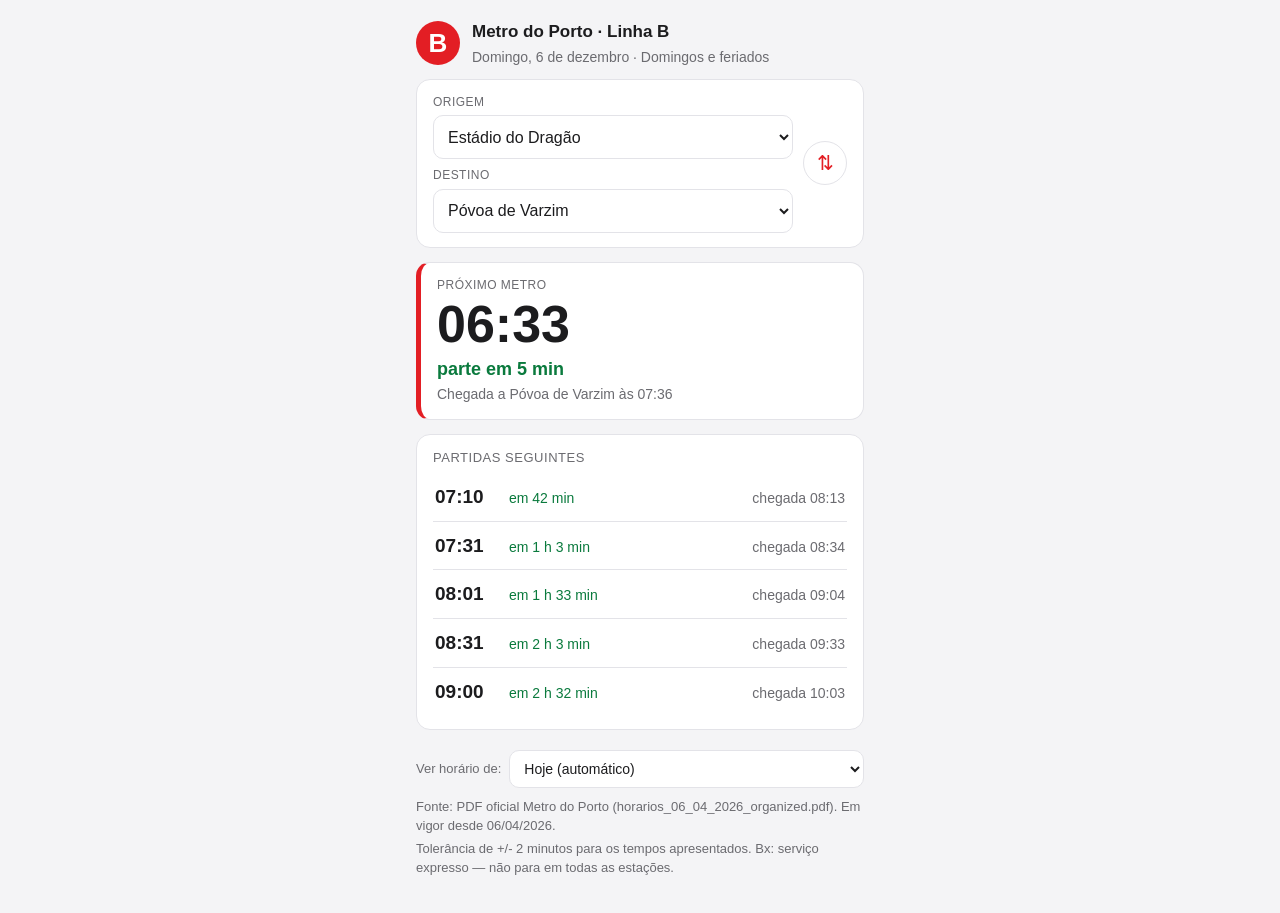
==== index.html @ 657d1548 "Web app de horários do Metro do Porto (Linha B) App estática com extração de PDF oficial (pdfplumber" ====
<!DOCTYPE html>
<html lang="pt-PT">
<head>
<meta charset="utf-8">
<meta name="viewport" content="width=device-width, initial-scale=1">
<meta name="theme-color" content="#E31E24">
<title>Metro do Porto · Linha B — Próximos horários</title>
<link rel="manifest" href="manifest.json">
<link rel="icon" href="icon.svg" type="image/svg+xml">
<link rel="stylesheet" href="style.css">
</head>
<body>
<header class="app-header">
  <div class="line-badge">B</div>
  <div>
    <h1>Metro do Porto · Linha B</h1>
    <p id="date-line" class="date-line">A carregar…</p>
  </div>
</header>

<main>
  <section class="selector card">
    <div class="select-row">
      <label for="origin">Origem</label>
      <select id="origin"></select>
    </div>
    <button id="swap" class="swap-btn" type="button" title="Trocar sentido"
            aria-label="Trocar origem e destino">⇅</button>
    <div class="select-row">
      <label for="destination">Destino</label>
      <select id="destination"></select>
    </div>
  </section>

  <div id="stale-banner" class="banner warn hidden"></div>

  <section id="result">
    <!-- Estado por omissão: visível apenas se o JavaScript ou os dados falharem -->
    <div class="card state-msg">
      <p><strong>Não foi possível iniciar a aplicação.</strong></p>
      <p>Se é a primeira utilização, confirme que os horários foram gerados:
      corra <code>python tools/extract.py</code> e recarregue a página.</p>
    </div>
  </section>
</main>

<footer class="app-footer">
  <div class="override-row">
    <label for="daytype-override">Ver horário de:</label>
    <select id="daytype-override">
      <option value="">Hoje (automático)</option>
      <option value="weekday">Dias úteis</option>
      <option value="saturday">Sábados</option>
      <option value="sunday_holiday">Domingos e feriados</option>
    </select>
  </div>
  <p id="source-line"></p>
  <p id="notes-line"></p>
</footer>

<script src="data/schedule.js"></script>
<script src="engine.js"></script>
<script src="app.js"></script>
</body>
</html>
---- style.css ----
/* Metro do Porto · Linha B — interface mobile-first */
:root {
  --red: #E31E24;
  --red-dark: #b3161b;
  --ink: #1c1c1e;
  --muted: #6b6b70;
  --bg: #f4f4f6;
  --card: #ffffff;
  --line: #e3e3e8;
  --ok: #0a7a3d;
  --warn-bg: #fff4d6;
  --warn-ink: #7a5c00;
}

* { box-sizing: border-box; }

html, body {
  margin: 0;
  padding: 0;
  background: var(--bg);
  color: var(--ink);
  font-family: -apple-system, "Segoe UI", Roboto, "Helvetica Neue", Arial, sans-serif;
  font-size: 16px;
  line-height: 1.45;
}

main, .app-header, .app-footer {
  max-width: 480px;
  margin: 0 auto;
  padding: 0 16px;
}

/* Cabeçalho */
.app-header {
  display: flex;
  align-items: center;
  gap: 12px;
  padding-top: 20px;
  padding-bottom: 12px;
}
.line-badge {
  flex: none;
  width: 44px;
  height: 44px;
  border-radius: 50%;
  background: var(--red);
  color: #fff;
  font-size: 26px;
  font-weight: 700;
  display: flex;
  align-items: center;
  justify-content: center;
}
.app-header h1 { font-size: 17px; margin: 0; }
.date-line { margin: 2px 0 0; color: var(--muted); font-size: 14px; }

/* Cartões */
.card {
  background: var(--card);
  border: 1px solid var(--line);
  border-radius: 14px;
  padding: 14px 16px;
  margin-bottom: 14px;
}

/* Seleção origem/destino */
.selector { display: grid; grid-template-columns: 1fr auto; gap: 8px 10px; align-items: end; }
.select-row { display: flex; flex-direction: column; gap: 4px; }
.select-row label { font-size: 12px; color: var(--muted); text-transform: uppercase; letter-spacing: .04em; }
select {
  width: 100%;
  min-height: 44px;
  font-size: 16px;
  border: 1px solid var(--line);
  border-radius: 10px;
  background: #fff;
  color: var(--ink);
  padding: 8px 10px;
}
.swap-btn {
  grid-row: 1 / 3;
  grid-column: 2;
  align-self: center;
  width: 44px;
  height: 44px;
  font-size: 20px;
  border: 1px solid var(--line);
  border-radius: 50%;
  background: #fff;
  color: var(--red);
  cursor: pointer;
}
.swap-btn:active { background: var(--bg); }

/* Próximo metro em destaque */
.next-card { border-left: 5px solid var(--red); }
.next-label { font-size: 12px; color: var(--muted); text-transform: uppercase; letter-spacing: .04em; margin: 0 0 4px; }
.next-time {
  font-size: 52px;
  font-weight: 800;
  line-height: 1;
  margin: 0;
  font-variant-numeric: tabular-nums;
}
.next-wait { font-size: 18px; color: var(--ok); font-weight: 600; margin: 6px 0 2px; }
.next-wait.now { color: var(--red); }
.next-arr { margin: 2px 0 0; color: var(--muted); font-size: 14px; }

.badge {
  display: inline-block;
  vertical-align: middle;
  margin-left: 10px;
  padding: 3px 9px;
  border-radius: 999px;
  font-size: 13px;
  font-weight: 700;
  background: var(--ink);
  color: #fff;
}
.badge.bx { background: var(--red-dark); }

/* Lista de partidas seguintes */
.dep-list { list-style: none; margin: 0; padding: 0; }
.dep-list li {
  display: flex;
  align-items: baseline;
  gap: 10px;
  padding: 10px 2px;
  border-top: 1px solid var(--line);
  font-variant-numeric: tabular-nums;
}
.dep-list li:first-child { border-top: none; }
.dep-time { font-size: 19px; font-weight: 700; min-width: 64px; }
.dep-wait { color: var(--ok); font-size: 14px; min-width: 84px; }
.dep-arr { color: var(--muted); font-size: 14px; margin-left: auto; }
.dep-badge { font-size: 11px; padding: 2px 7px; margin-left: 0; }
.list-title { font-size: 13px; color: var(--muted); margin: 0 0 6px; text-transform: uppercase; letter-spacing: .04em; }

/* Mensagens de estado e avisos */
.state-msg p { margin: 6px 0; }
.banner {
  border-radius: 12px;
  padding: 10px 14px;
  margin-bottom: 14px;
  font-size: 14px;
}
.banner.warn { background: var(--warn-bg); color: var(--warn-ink); }
.banner.info { background: #e8f0fe; color: #1a4fa0; }
.hidden { display: none; }

/* Rodapé */
.app-footer {
  padding-top: 6px;
  padding-bottom: 32px;
  color: var(--muted);
  font-size: 13px;
}
.override-row { display: flex; align-items: center; gap: 8px; margin-bottom: 10px; }
.override-row label { flex: none; }
.override-row select { min-height: 38px; font-size: 14px; width: auto; flex: 1; }
.app-footer p { margin: 4px 0; }

code { background: var(--line); padding: 1px 5px; border-radius: 5px; font-size: .9em; }

@media (prefers-color-scheme: dark) {
  :root {
    --ink: #f2f2f4;
    --muted: #9d9da4;
    --bg: #121214;
    --card: #1d1d20;
    --line: #323236;
    --ok: #4cc97a;
    --warn-bg: #3a3110;
    --warn-ink: #ecd57c;
  }
  select, .swap-btn { background: var(--card); }
  .banner.info { background: #1a2940; color: #9dbdf5; }
}
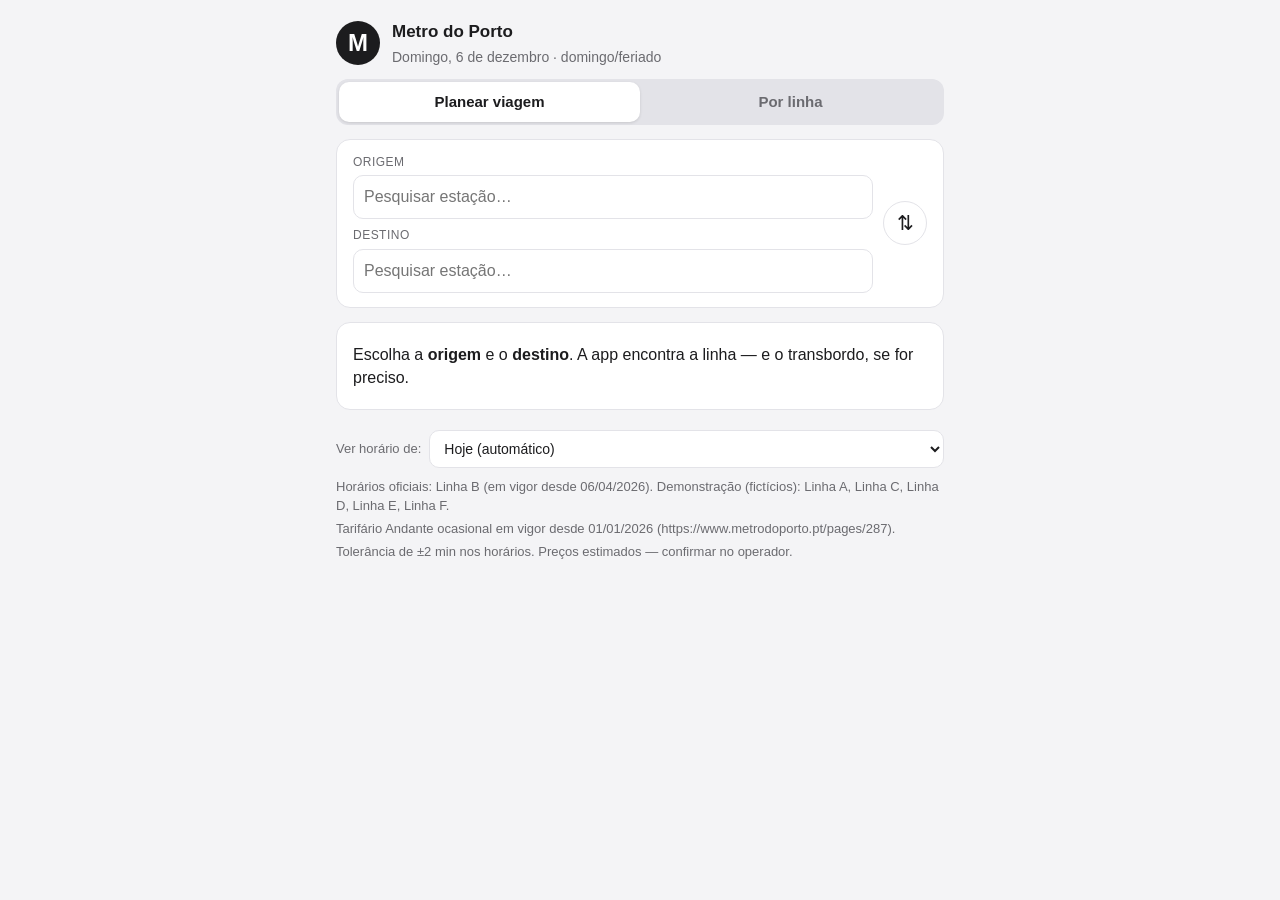
==== commit e08dc65c: "Planeador de viagens para a rede completa (6 linhas) - network.json editável: 85 estações, aliases, " ====
--- a/index.html
+++ b/index.html
@@ -3,43 +3,74 @@
 <head>
 <meta charset="utf-8">
 <meta name="viewport" content="width=device-width, initial-scale=1">
-<meta name="theme-color" content="#E31E24">
-<title>Metro do Porto · Linha B — Próximos horários</title>
+<meta name="theme-color" content="#1c1c1e">
+<title>Metro do Porto — Planeador de viagens</title>
 <link rel="manifest" href="manifest.json">
 <link rel="icon" href="icon.svg" type="image/svg+xml">
 <link rel="stylesheet" href="style.css">
 </head>
 <body>
 <header class="app-header">
-  <div class="line-badge">B</div>
+  <div class="logo-badge">M</div>
   <div>
-    <h1>Metro do Porto · Linha B</h1>
+    <h1>Metro do Porto</h1>
     <p id="date-line" class="date-line">A carregar…</p>
   </div>
 </header>
 
 <main>
-  <section class="selector card">
-    <div class="select-row">
-      <label for="origin">Origem</label>
-      <select id="origin"></select>
+  <nav class="mode-tabs" role="tablist" aria-label="Modo de consulta">
+    <button id="tab-plan" class="mode-tab active" role="tab" aria-selected="true">Planear viagem</button>
+    <button id="tab-line" class="mode-tab" role="tab" aria-selected="false">Por linha</button>
+  </nav>
+
+  <!-- Modo: planear viagem (pesquisa global, transbordos automáticos) -->
+  <section id="mode-plan" class="card">
+    <div class="search-row">
+      <label for="origin-input">Origem</label>
+      <div class="search-box">
+        <input id="origin-input" type="text" autocomplete="off" spellcheck="false"
+               placeholder="Pesquisar estação…" aria-label="Estação de origem">
+        <button class="clear-btn hidden" data-for="origin-input" aria-label="Limpar origem">×</button>
+        <div class="suggestions hidden" id="origin-suggestions"></div>
+      </div>
     </div>
-    <button id="swap" class="swap-btn" type="button" title="Trocar sentido"
+    <button id="swap" class="swap-btn" type="button" title="Trocar origem e destino"
             aria-label="Trocar origem e destino">⇅</button>
-    <div class="select-row">
-      <label for="destination">Destino</label>
-      <select id="destination"></select>
+    <div class="search-row">
+      <label for="dest-input">Destino</label>
+      <div class="search-box">
+        <input id="dest-input" type="text" autocomplete="off" spellcheck="false"
+               placeholder="Pesquisar estação…" aria-label="Estação de destino">
+        <button class="clear-btn hidden" data-for="dest-input" aria-label="Limpar destino">×</button>
+        <div class="suggestions hidden" id="dest-suggestions"></div>
+      </div>
+    </div>
+  </section>
+
+  <!-- Modo: por linha (progressivo: linha -> origem -> destino) -->
+  <section id="mode-line" class="card hidden">
+    <p class="field-label">Linha</p>
+    <div id="line-chips" class="line-chips" role="radiogroup" aria-label="Escolher linha"></div>
+    <div id="line-selects" class="line-selects hidden">
+      <div class="select-row">
+        <label for="line-origin">Origem</label>
+        <select id="line-origin"></select>
+      </div>
+      <div class="select-row">
+        <label for="line-dest">Destino</label>
+        <select id="line-dest"></select>
+      </div>
     </div>
   </section>
 
   <div id="stale-banner" class="banner warn hidden"></div>
 
-  <section id="result">
-    <!-- Estado por omissão: visível apenas se o JavaScript ou os dados falharem -->
-    <div class="card state-msg">
+  <section id="result" aria-live="polite">
+    <div class="card state-msg" id="boot-error">
       <p><strong>Não foi possível iniciar a aplicação.</strong></p>
-      <p>Se é a primeira utilização, confirme que os horários foram gerados:
-      corra <code>python tools/extract.py</code> e recarregue a página.</p>
+      <p>Se é a primeira utilização, gere os dados: <code>python tools/build_data.py</code>
+      e recarregue a página.</p>
     </div>
   </section>
 </main>
@@ -55,11 +86,13 @@
     </select>
   </div>
   <p id="source-line"></p>
+  <p id="fares-line"></p>
   <p id="notes-line"></p>
 </footer>
 
-<script src="data/schedule.js"></script>
+<script src="data/data.js"></script>
 <script src="engine.js"></script>
+<script src="router.js"></script>
 <script src="app.js"></script>
 </body>
 </html>
--- a/style.css
+++ b/style.css
@@ -1,12 +1,11 @@
-/* Metro do Porto · Linha B — interface mobile-first */
+/* Metro do Porto — planeador de viagens, mobile-first */
 :root {
-  --red: #E31E24;
-  --red-dark: #b3161b;
   --ink: #1c1c1e;
   --muted: #6b6b70;
   --bg: #f4f4f6;
   --card: #ffffff;
   --line: #e3e3e8;
+  --accent: #1c1c1e;
   --ok: #0a7a3d;
   --warn-bg: #fff4d6;
   --warn-ink: #7a5c00;
@@ -25,7 +24,7 @@
 }
 
 main, .app-header, .app-footer {
-  max-width: 480px;
+  max-width: 520px;
   margin: 0 auto;
   padding: 0 16px;
 }
@@ -38,14 +37,14 @@
   padding-top: 20px;
   padding-bottom: 12px;
 }
-.line-badge {
+.logo-badge {
   flex: none;
   width: 44px;
   height: 44px;
   border-radius: 50%;
-  background: var(--red);
+  background: var(--accent);
   color: #fff;
-  font-size: 26px;
+  font-size: 24px;
   font-weight: 700;
   display: flex;
   align-items: center;
@@ -53,6 +52,27 @@
 }
 .app-header h1 { font-size: 17px; margin: 0; }
 .date-line { margin: 2px 0 0; color: var(--muted); font-size: 14px; }
+
+/* Separador de modos */
+.mode-tabs {
+  display: flex;
+  background: var(--line);
+  border-radius: 12px;
+  padding: 3px;
+  margin-bottom: 14px;
+}
+.mode-tab {
+  flex: 1;
+  min-height: 40px;
+  border: none;
+  border-radius: 10px;
+  background: transparent;
+  color: var(--muted);
+  font-size: 15px;
+  font-weight: 600;
+  cursor: pointer;
+}
+.mode-tab.active { background: var(--card); color: var(--ink); box-shadow: 0 1px 3px rgba(0,0,0,.12); }
 
 /* Cartões */
 .card {
@@ -63,104 +83,177 @@
   margin-bottom: 14px;
 }
 
-/* Seleção origem/destino */
-.selector { display: grid; grid-template-columns: 1fr auto; gap: 8px 10px; align-items: end; }
-.select-row { display: flex; flex-direction: column; gap: 4px; }
-.select-row label { font-size: 12px; color: var(--muted); text-transform: uppercase; letter-spacing: .04em; }
-select {
+/* Pesquisa (modo planear) */
+#mode-plan { display: grid; grid-template-columns: 1fr auto; gap: 8px 10px; align-items: end; }
+.search-row { display: flex; flex-direction: column; gap: 4px; }
+.search-row label, .field-label, .select-row label {
+  font-size: 12px; color: var(--muted); text-transform: uppercase; letter-spacing: .04em;
+}
+.field-label { margin: 0 0 8px; }
+.search-box { position: relative; }
+.search-box input {
   width: 100%;
   min-height: 44px;
   font-size: 16px;
   border: 1px solid var(--line);
   border-radius: 10px;
-  background: #fff;
-  color: var(--ink);
-  padding: 8px 10px;
-}
+  background: var(--card);
+  color: var(--ink);
+  padding: 8px 36px 8px 10px;
+}
+.clear-btn {
+  position: absolute;
+  right: 4px; top: 50%;
+  transform: translateY(-50%);
+  width: 30px; height: 30px;
+  border: none; border-radius: 50%;
+  background: var(--line);
+  color: var(--muted);
+  font-size: 16px;
+  cursor: pointer;
+}
+.suggestions {
+  position: absolute;
+  z-index: 20;
+  left: 0; right: 0; top: calc(100% + 4px);
+  background: var(--card);
+  border: 1px solid var(--line);
+  border-radius: 12px;
+  box-shadow: 0 6px 24px rgba(0,0,0,.14);
+  overflow: hidden;
+}
+.suggestion {
+  display: flex;
+  align-items: center;
+  justify-content: space-between;
+  gap: 8px;
+  padding: 11px 12px;
+  cursor: pointer;
+}
+.suggestion:hover { background: var(--bg); }
+.suggestion + .suggestion { border-top: 1px solid var(--line); }
+.sug-name { font-size: 15px; }
+.sug-lines { display: inline-flex; gap: 4px; flex: none; }
+
 .swap-btn {
   grid-row: 1 / 3;
   grid-column: 2;
   align-self: center;
-  width: 44px;
-  height: 44px;
+  width: 44px; height: 44px;
   font-size: 20px;
   border: 1px solid var(--line);
   border-radius: 50%;
-  background: #fff;
-  color: var(--red);
+  background: var(--card);
+  color: var(--ink);
   cursor: pointer;
 }
 .swap-btn:active { background: var(--bg); }
 
-/* Próximo metro em destaque */
-.next-card { border-left: 5px solid var(--red); }
-.next-label { font-size: 12px; color: var(--muted); text-transform: uppercase; letter-spacing: .04em; margin: 0 0 4px; }
-.next-time {
-  font-size: 52px;
+/* Modo por linha */
+.line-chips { display: flex; flex-wrap: wrap; gap: 8px; margin-bottom: 12px; }
+.line-chip {
+  --line-color: #888;
+  border: 2px solid var(--line-color);
+  background: var(--card);
+  color: var(--ink);
+  border-radius: 999px;
+  padding: 8px 14px;
+  font-size: 14px;
+  font-weight: 700;
+  cursor: pointer;
+}
+.line-chip.active { background: var(--line-color); color: #fff; }
+.line-selects { display: grid; gap: 10px; }
+.select-row { display: flex; flex-direction: column; gap: 4px; }
+select {
+  width: 100%;
+  min-height: 44px;
+  font-size: 16px;
+  border: 1px solid var(--line);
+  border-radius: 10px;
+  background: var(--card);
+  color: var(--ink);
+  padding: 8px 10px;
+}
+
+/* Distintivos de linha */
+.line-dot {
+  display: inline-flex;
+  align-items: center;
+  justify-content: center;
+  width: 22px; height: 22px;
+  border-radius: 50%;
+  color: #fff;
+  font-size: 12px;
   font-weight: 800;
-  line-height: 1;
-  margin: 0;
-  font-variant-numeric: tabular-nums;
-}
-.next-wait { font-size: 18px; color: var(--ok); font-weight: 600; margin: 6px 0 2px; }
-.next-wait.now { color: var(--red); }
-.next-arr { margin: 2px 0 0; color: var(--muted); font-size: 14px; }
+  flex: none;
+}
+
+/* Resultado: viagem */
+.journey.next-card { border-left: 5px solid var(--accent); }
+.journey-head { display: flex; align-items: baseline; justify-content: space-between; gap: 10px; flex-wrap: wrap; }
+.journey-times { font-size: 30px; font-weight: 800; margin: 0; font-variant-numeric: tabular-nums; }
+.journey-meta { margin: 0; color: var(--muted); font-size: 14px; }
+.next-wait { font-size: 17px; color: var(--ok); font-weight: 600; margin: 6px 0 2px; }
+.next-wait.now { color: #c2261b; }
+
+.leg { display: flex; gap: 10px; align-items: flex-start; margin-top: 10px; }
+.leg-text { min-width: 0; }
+.leg-route { margin: 0; font-size: 15px; font-weight: 600; }
+.leg-times { margin: 2px 0 0; color: var(--muted); font-size: 14px; font-variant-numeric: tabular-nums; }
+.transfer-row { margin: 10px 0 0; padding-left: 4px; color: var(--muted); font-size: 14px; }
+
+.price-row { margin: 12px 0 0; padding-top: 10px; border-top: 1px dashed var(--line); font-size: 14px; }
+.muted { color: var(--muted); }
 
 .badge {
   display: inline-block;
   vertical-align: middle;
-  margin-left: 10px;
-  padding: 3px 9px;
+  margin-left: 8px;
+  padding: 2px 8px;
   border-radius: 999px;
-  font-size: 13px;
+  font-size: 12px;
   font-weight: 700;
   background: var(--ink);
   color: #fff;
 }
-.badge.bx { background: var(--red-dark); }
-
-/* Lista de partidas seguintes */
+.badge.bx { background: #b3161b; }
+.badge.demo { background: var(--warn-bg); color: var(--warn-ink); margin: 10px 0 0; }
+
+/* Lista de opções seguintes */
+.list-title { font-size: 13px; color: var(--muted); margin: 0 0 6px; text-transform: uppercase; letter-spacing: .04em; }
 .dep-list { list-style: none; margin: 0; padding: 0; }
 .dep-list li {
   display: flex;
-  align-items: baseline;
+  align-items: center;
   gap: 10px;
   padding: 10px 2px;
   border-top: 1px solid var(--line);
   font-variant-numeric: tabular-nums;
 }
 .dep-list li:first-child { border-top: none; }
-.dep-time { font-size: 19px; font-weight: 700; min-width: 64px; }
-.dep-wait { color: var(--ok); font-size: 14px; min-width: 84px; }
+.dep-time { font-size: 16px; font-weight: 700; }
 .dep-arr { color: var(--muted); font-size: 14px; margin-left: auto; }
-.dep-badge { font-size: 11px; padding: 2px 7px; margin-left: 0; }
-.list-title { font-size: 13px; color: var(--muted); margin: 0 0 6px; text-transform: uppercase; letter-spacing: .04em; }
-
-/* Mensagens de estado e avisos */
+
+/* Mensagens e avisos */
 .state-msg p { margin: 6px 0; }
-.banner {
-  border-radius: 12px;
-  padding: 10px 14px;
-  margin-bottom: 14px;
-  font-size: 14px;
-}
+.banner { border-radius: 12px; padding: 10px 14px; margin-bottom: 14px; font-size: 14px; }
 .banner.warn { background: var(--warn-bg); color: var(--warn-ink); }
-.banner.info { background: #e8f0fe; color: #1a4fa0; }
 .hidden { display: none; }
 
 /* Rodapé */
-.app-footer {
-  padding-top: 6px;
-  padding-bottom: 32px;
-  color: var(--muted);
-  font-size: 13px;
-}
+.app-footer { padding-top: 6px; padding-bottom: 32px; color: var(--muted); font-size: 13px; }
 .override-row { display: flex; align-items: center; gap: 8px; margin-bottom: 10px; }
 .override-row label { flex: none; }
 .override-row select { min-height: 38px; font-size: 14px; width: auto; flex: 1; }
-.app-footer p { margin: 4px 0; }
+.app-footer p { margin: 4px 0; overflow-wrap: anywhere; }
 
 code { background: var(--line); padding: 1px 5px; border-radius: 5px; font-size: .9em; }
+
+/* Desktop: duas colunas leves para a pesquisa */
+@media (min-width: 720px) {
+  main, .app-header, .app-footer { max-width: 640px; }
+}
 
 @media (prefers-color-scheme: dark) {
   :root {
@@ -169,10 +262,13 @@
     --bg: #121214;
     --card: #1d1d20;
     --line: #323236;
+    --accent: #f2f2f4;
     --ok: #4cc97a;
     --warn-bg: #3a3110;
     --warn-ink: #ecd57c;
   }
-  select, .swap-btn { background: var(--card); }
-  .banner.info { background: #1a2940; color: #9dbdf5; }
-}
+  .logo-badge { background: #fff; color: #121214; }
+  .journey.next-card { border-left-color: #fff; }
+  .badge { background: #f2f2f4; color: #121214; }
+  .badge.bx { background: #e2453a; color: #fff; }
+}
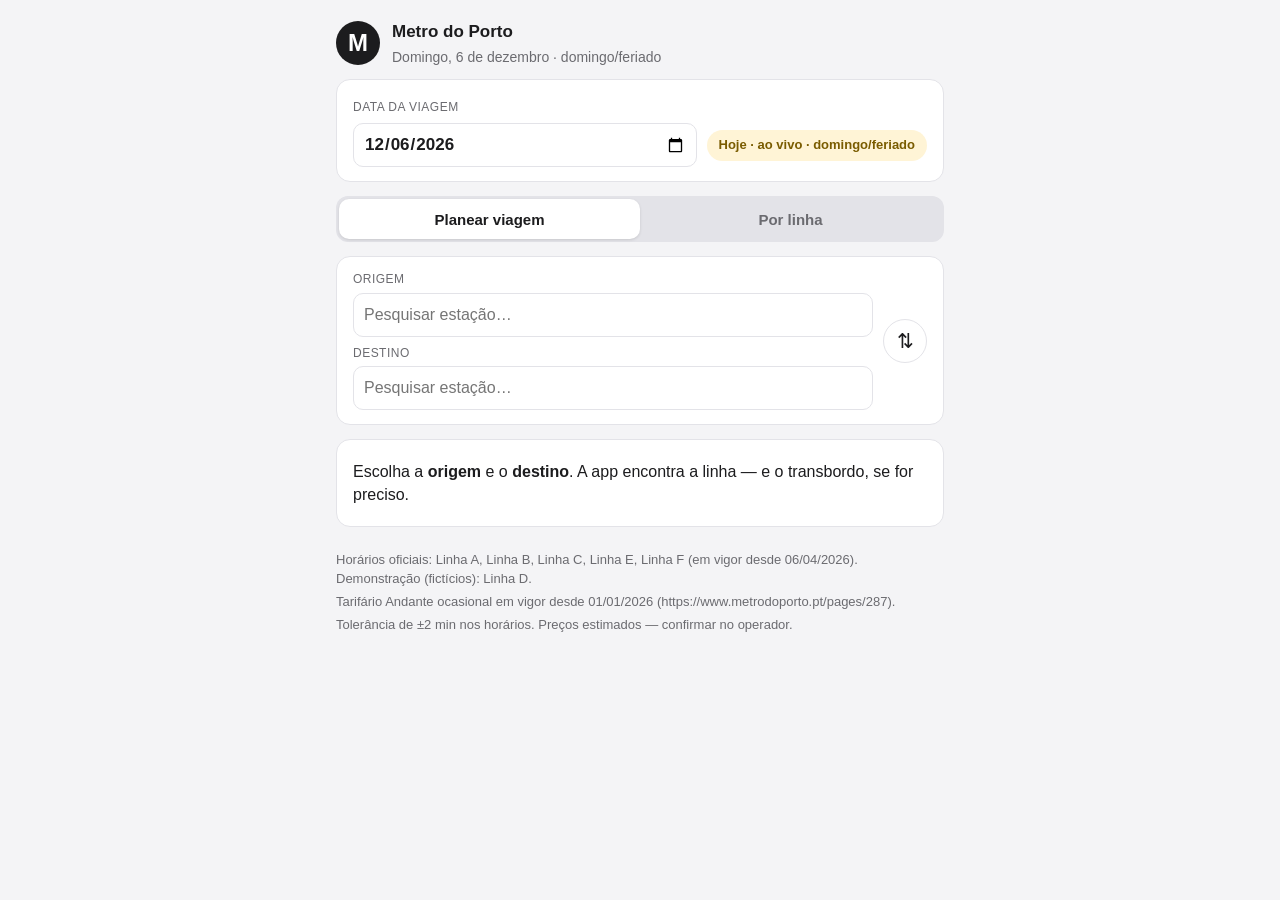
==== commit 1a0cb63a: "Extrair horarios reais A/B/C/E/F e calibrar zonas Andante PDF completo de 31 paginas passa a gerar h" ====
--- a/index.html
+++ b/index.html
@@ -19,6 +19,14 @@
 </header>
 
 <main>
+  <section class="card date-card">
+    <label for="travel-date">Data da viagem</label>
+    <div class="date-row">
+      <input type="date" id="travel-date">
+      <span id="daytype-chip" class="daytype-chip"></span>
+    </div>
+  </section>
+
   <nav class="mode-tabs" role="tablist" aria-label="Modo de consulta">
     <button id="tab-plan" class="mode-tab active" role="tab" aria-selected="true">Planear viagem</button>
     <button id="tab-line" class="mode-tab" role="tab" aria-selected="false">Por linha</button>
@@ -76,15 +84,6 @@
 </main>
 
 <footer class="app-footer">
-  <div class="override-row">
-    <label for="daytype-override">Ver horário de:</label>
-    <select id="daytype-override">
-      <option value="">Hoje (automático)</option>
-      <option value="weekday">Dias úteis</option>
-      <option value="saturday">Sábados</option>
-      <option value="sunday_holiday">Domingos e feriados</option>
-    </select>
-  </div>
   <p id="source-line"></p>
   <p id="fares-line"></p>
   <p id="notes-line"></p>
--- a/style.css
+++ b/style.css
@@ -53,6 +53,34 @@
 .app-header h1 { font-size: 17px; margin: 0; }
 .date-line { margin: 2px 0 0; color: var(--muted); font-size: 14px; }
 
+/* Data da viagem */
+.date-card { padding: 12px 16px; }
+.date-card > label {
+  font-size: 12px; color: var(--muted); text-transform: uppercase; letter-spacing: .04em;
+}
+.date-row { display: flex; align-items: center; gap: 10px; margin-top: 6px; }
+.date-row input[type="date"] {
+  flex: 1;
+  min-height: 44px;
+  font-size: 17px;
+  font-weight: 700;
+  border: 1px solid var(--line);
+  border-radius: 10px;
+  background: var(--card);
+  color: var(--ink);
+  padding: 8px 10px;
+  font-family: inherit;
+}
+.daytype-chip {
+  flex: none;
+  padding: 6px 12px;
+  border-radius: 999px;
+  background: var(--line);
+  font-size: 13px;
+  font-weight: 700;
+}
+.daytype-chip.holiday { background: var(--warn-bg); color: var(--warn-ink); }
+
 /* Separador de modos */
 .mode-tabs {
   display: flex;
@@ -243,9 +271,6 @@
 
 /* Rodapé */
 .app-footer { padding-top: 6px; padding-bottom: 32px; color: var(--muted); font-size: 13px; }
-.override-row { display: flex; align-items: center; gap: 8px; margin-bottom: 10px; }
-.override-row label { flex: none; }
-.override-row select { min-height: 38px; font-size: 14px; width: auto; flex: 1; }
 .app-footer p { margin: 4px 0; overflow-wrap: anywhere; }
 
 code { background: var(--line); padding: 1px 5px; border-radius: 5px; font-size: .9em; }
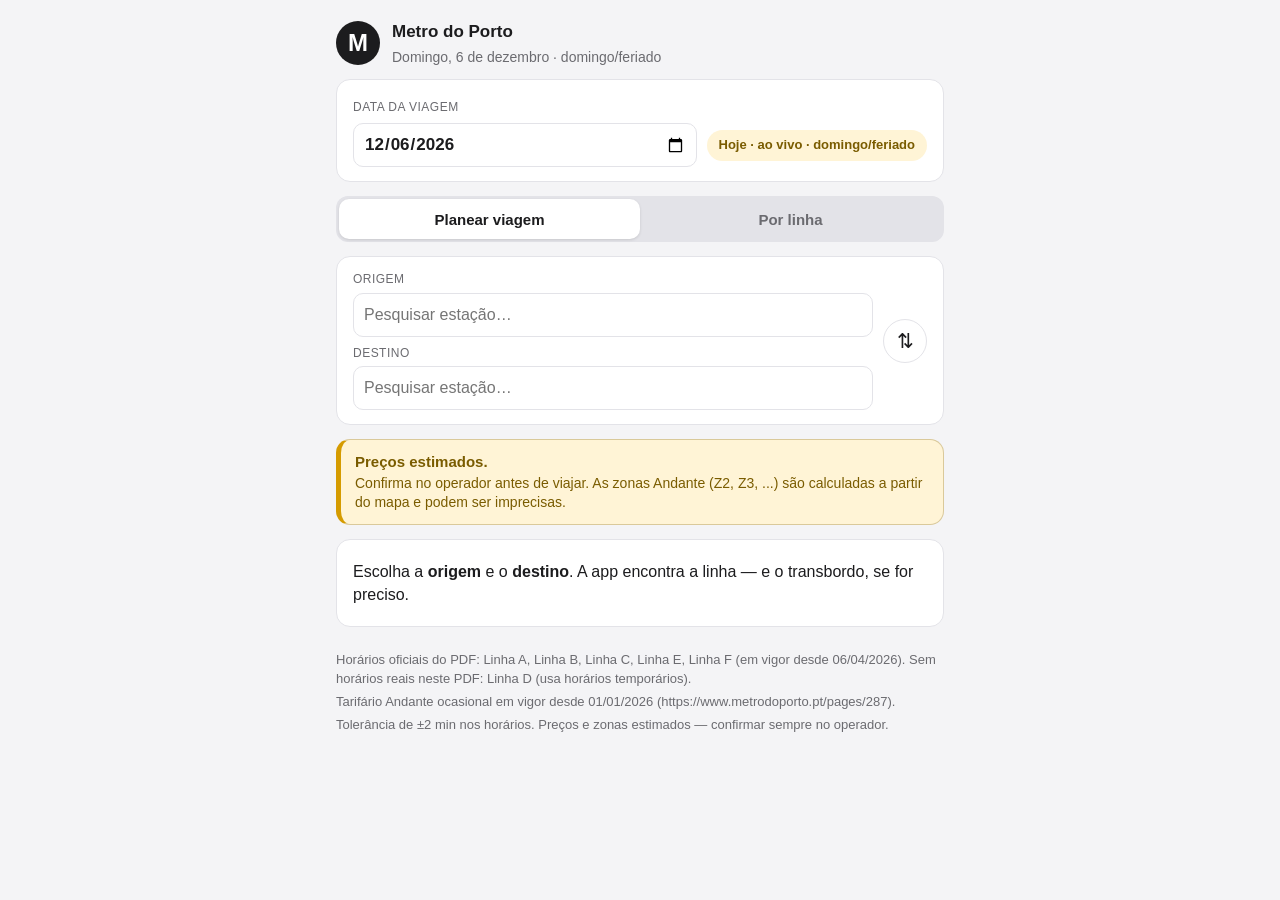
==== commit 688fcf8d: "Corrigir modo por linha e reforcar avisos de preco Esconde corretamente a pesquisa global no modo Po" ====
--- a/index.html
+++ b/index.html
@@ -72,6 +72,12 @@
     </div>
   </section>
 
+  <section class="fare-warning" aria-label="Aviso sobre preços e zonas">
+    <strong>Preços estimados.</strong>
+    Confirma no operador antes de viajar. As zonas Andante (Z2, Z3, ...)
+    são calculadas a partir do mapa e podem ser imprecisas.
+  </section>
+
   <div id="stale-banner" class="banner warn hidden"></div>
 
   <section id="result" aria-live="polite">
--- a/style.css
+++ b/style.css
@@ -191,6 +191,14 @@
   cursor: pointer;
 }
 .line-chip.active { background: var(--line-color); color: #fff; }
+.line-chip.demo-line::after {
+  content: "temp.";
+  margin-left: 6px;
+  font-size: 10px;
+  font-weight: 800;
+  letter-spacing: .03em;
+  opacity: .82;
+}
 .line-selects { display: grid; gap: 10px; }
 .select-row { display: flex; flex-direction: column; gap: 4px; }
 select {
@@ -231,7 +239,24 @@
 .leg-times { margin: 2px 0 0; color: var(--muted); font-size: 14px; font-variant-numeric: tabular-nums; }
 .transfer-row { margin: 10px 0 0; padding-left: 4px; color: var(--muted); font-size: 14px; }
 
-.price-row { margin: 12px 0 0; padding-top: 10px; border-top: 1px dashed var(--line); font-size: 14px; }
+.price-row {
+  margin: 12px 0 0;
+  padding: 11px 12px;
+  border-top: 1px dashed var(--line);
+  border-radius: 12px;
+  background: color-mix(in srgb, var(--warn-bg) 44%, transparent);
+  font-size: 14px;
+}
+.price-row p { margin: 0; }
+.price-main {
+  font-weight: 800;
+  color: var(--ink);
+}
+.price-note {
+  margin-top: 3px !important;
+  color: var(--warn-ink);
+  line-height: 1.35;
+}
 .muted { color: var(--muted); }
 
 .badge {
@@ -267,7 +292,31 @@
 .state-msg p { margin: 6px 0; }
 .banner { border-radius: 12px; padding: 10px 14px; margin-bottom: 14px; font-size: 14px; }
 .banner.warn { background: var(--warn-bg); color: var(--warn-ink); }
-.hidden { display: none; }
+.hidden,
+.card.hidden,
+#mode-plan.hidden,
+#mode-line.hidden,
+[hidden] {
+  display: none !important;
+}
+
+.fare-warning {
+  margin: 10px 0 14px;
+  padding: 12px 14px;
+  border: 1px solid rgba(122, 92, 0, .28);
+  border-left: 5px solid #d59b00;
+  border-radius: 14px;
+  background: var(--warn-bg);
+  color: var(--warn-ink);
+  font-size: 14px;
+  line-height: 1.35;
+}
+.fare-warning strong {
+  display: block;
+  color: inherit;
+  font-size: 15px;
+  margin-bottom: 2px;
+}
 
 /* Rodapé */
 .app-footer { padding-top: 6px; padding-bottom: 32px; color: var(--muted); font-size: 13px; }
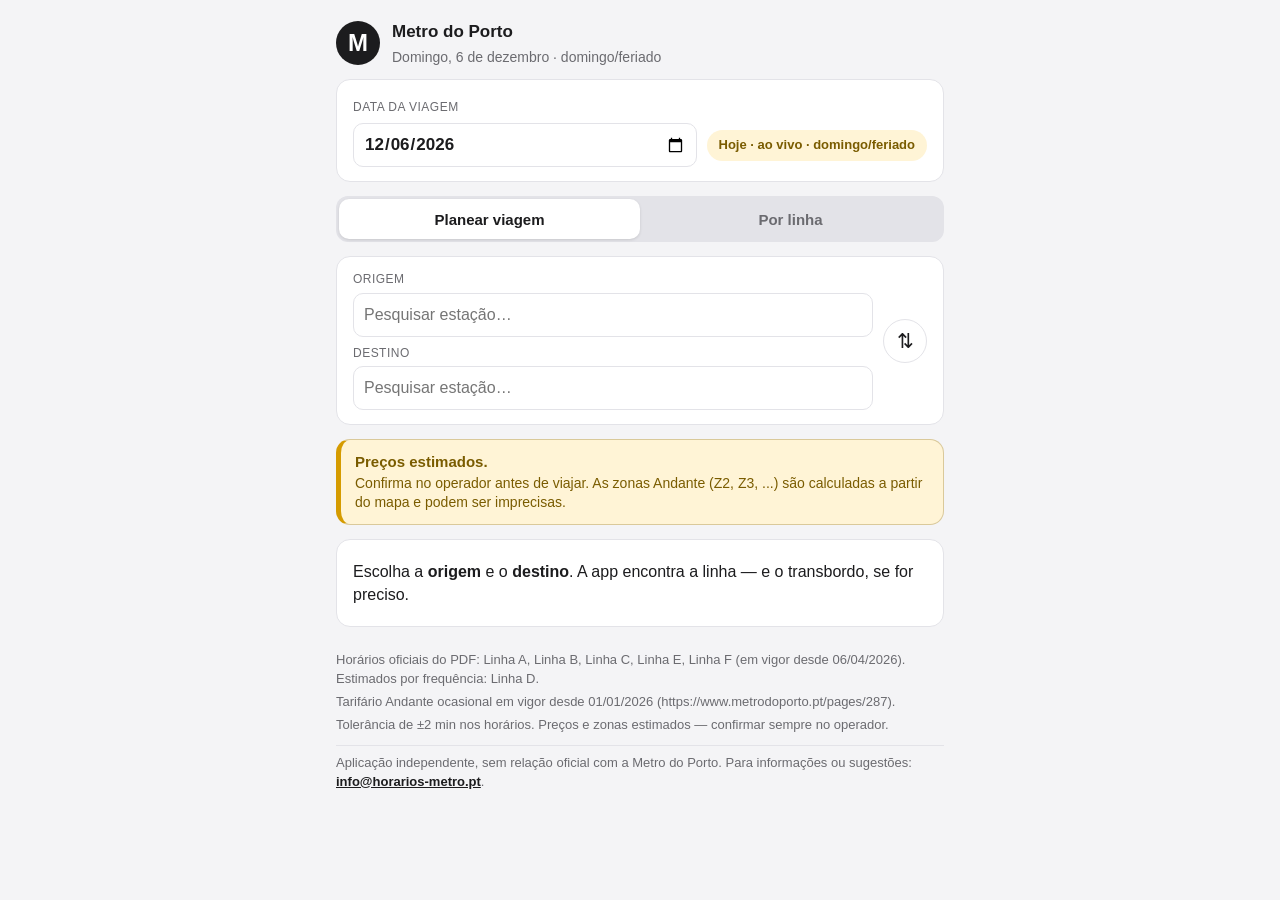
==== commit 73b5c9fb: "Reintroduzir Linha D estimada por frequencia Linha D volta ao planeador como estimated=true, gerada " ====
--- a/index.html
+++ b/index.html
@@ -93,6 +93,10 @@
   <p id="source-line"></p>
   <p id="fares-line"></p>
   <p id="notes-line"></p>
+  <p class="independent-line">
+    Aplicação independente, sem relação oficial com a Metro do Porto. Para informações
+    ou sugestões: <a href="mailto:info@horarios-metro.pt">info@horarios-metro.pt</a>.
+  </p>
 </footer>
 
 <script src="data/data.js"></script>
--- a/style.css
+++ b/style.css
@@ -199,6 +199,14 @@
   letter-spacing: .03em;
   opacity: .82;
 }
+.line-chip.estimated-line::after {
+  content: "est.";
+  margin-left: 6px;
+  font-size: 10px;
+  font-weight: 800;
+  letter-spacing: .03em;
+  opacity: .82;
+}
 .line-selects { display: grid; gap: 10px; }
 .select-row { display: flex; flex-direction: column; gap: 4px; }
 select {
@@ -272,6 +280,7 @@
 }
 .badge.bx { background: #b3161b; }
 .badge.demo { background: var(--warn-bg); color: var(--warn-ink); margin: 10px 0 0; }
+.badge.estimated { background: var(--warn-bg); color: var(--warn-ink); margin: 10px 0 0; }
 
 /* Lista de opções seguintes */
 .list-title { font-size: 13px; color: var(--muted); margin: 0 0 6px; text-transform: uppercase; letter-spacing: .04em; }
@@ -321,6 +330,12 @@
 /* Rodapé */
 .app-footer { padding-top: 6px; padding-bottom: 32px; color: var(--muted); font-size: 13px; }
 .app-footer p { margin: 4px 0; overflow-wrap: anywhere; }
+.app-footer a { color: var(--ink); font-weight: 700; }
+.independent-line {
+  margin-top: 10px !important;
+  padding-top: 8px;
+  border-top: 1px solid var(--line);
+}
 
 code { background: var(--line); padding: 1px 5px; border-radius: 5px; font-size: .9em; }
 
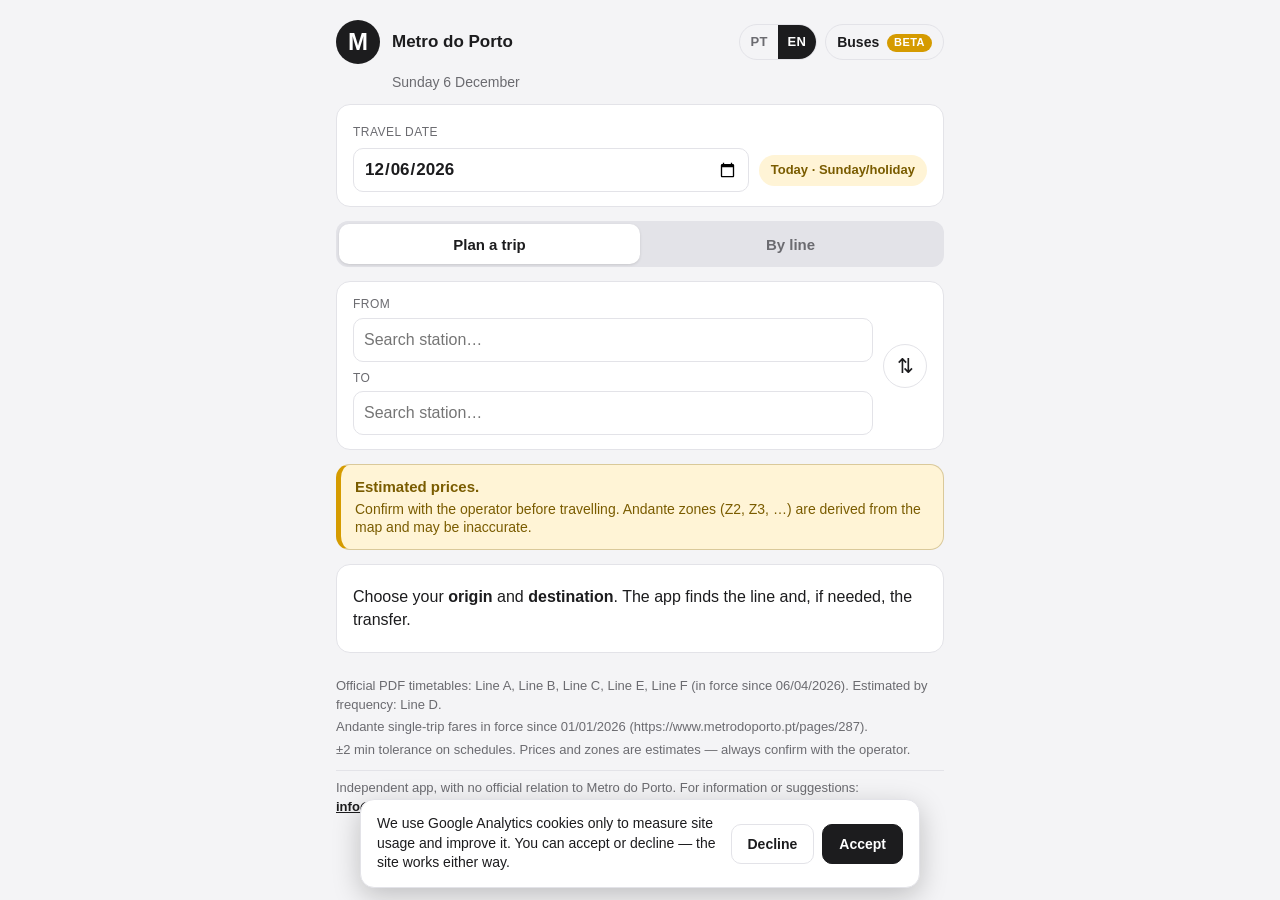
==== commit 29e42f42: "deploy: cddde7cedce79cb0158928838e3e24cb39e50607" ====
--- a/index.html
+++ b/index.html
@@ -4,23 +4,44 @@
 <meta charset="utf-8">
 <meta name="viewport" content="width=device-width, initial-scale=1">
 <meta name="theme-color" content="#1c1c1e">
-<title>Metro do Porto — Planeador de viagens</title>
+  <title data-i18n-doc="doc_title">Horários Metro do Porto | Consulta rápida por estação</title>
+
+  <meta name="description" data-i18n-desc="doc_desc" content="Consulte os horários do Metro do Porto de forma simples. Escolha a linha, a estação e o sentido da viagem para encontrar rapidamente o próximo metro.">
+
+  <meta name="keywords" content="horários metro porto, metro do porto horários, próximo metro porto, horário metro linha b, metro estádio do dragão, zonas andante metro porto, porto metro timetable, porto metro schedule">
+
+  <link rel="canonical" href="https://horarios-metro.pt/">
+  <link rel="alternate" hreflang="pt" href="https://horarios-metro.pt/">
+  <link rel="alternate" hreflang="en" href="https://horarios-metro.pt/?lang=en">
+  <link rel="alternate" hreflang="x-default" href="https://horarios-metro.pt/">
+
+  <meta property="og:title" content="Horários Metro do Porto">
+  <meta property="og:description" content="Consulta simples dos horários do Metro do Porto por linha, estação e sentido.">
+  <meta property="og:type" content="website">
+  <meta property="og:url" content="https://horarios-metro.pt/">
+
+  <meta name="robots" content="index, follow">
 <link rel="manifest" href="manifest.json">
 <link rel="icon" href="icon.svg" type="image/svg+xml">
-<link rel="stylesheet" href="style.css">
+<link rel="stylesheet" href="style.css?v=14">
+<script src="i18n.js?v=14"></script>
+<!-- Google Analytics só carrega após consentimento (ver consent.js) -->
+<script src="consent.js?v=14" defer></script>
 </head>
 <body>
 <header class="app-header">
   <div class="logo-badge">M</div>
-  <div>
-    <h1>Metro do Porto</h1>
-    <p id="date-line" class="date-line">A carregar…</p>
+  <h1>Metro do Porto</h1>
+  <div class="header-actions">
+    <div class="lang-toggle" role="group" aria-label="Language"></div>
+    <a class="header-link" href="autocarros.html"><span data-i18n="buses">Autocarros</span> <span class="beta-tag">beta</span></a>
   </div>
+  <p id="date-line" class="date-line">A carregar…</p>
 </header>
 
 <main>
   <section class="card date-card">
-    <label for="travel-date">Data da viagem</label>
+    <label for="travel-date" data-i18n="travel_date">Data da viagem</label>
     <div class="date-row">
       <input type="date" id="travel-date">
       <span id="daytype-chip" class="daytype-chip"></span>
@@ -28,29 +49,31 @@
   </section>
 
   <nav class="mode-tabs" role="tablist" aria-label="Modo de consulta">
-    <button id="tab-plan" class="mode-tab active" role="tab" aria-selected="true">Planear viagem</button>
-    <button id="tab-line" class="mode-tab" role="tab" aria-selected="false">Por linha</button>
+    <button id="tab-plan" class="mode-tab active" role="tab" aria-selected="true" data-i18n="tab_plan">Planear viagem</button>
+    <button id="tab-line" class="mode-tab" role="tab" aria-selected="false" data-i18n="tab_line">Por linha</button>
   </nav>
 
   <!-- Modo: planear viagem (pesquisa global, transbordos automáticos) -->
   <section id="mode-plan" class="card">
     <div class="search-row">
-      <label for="origin-input">Origem</label>
+      <label for="origin-input" data-i18n="from">Origem</label>
       <div class="search-box">
         <input id="origin-input" type="text" autocomplete="off" spellcheck="false"
-               placeholder="Pesquisar estação…" aria-label="Estação de origem">
-        <button class="clear-btn hidden" data-for="origin-input" aria-label="Limpar origem">×</button>
+               placeholder="Pesquisar estação…" data-i18n-placeholder="search_station"
+               aria-label="Origem" data-i18n-aria-label="from">
+        <button class="clear-btn hidden" data-for="origin-input" aria-label="×">×</button>
         <div class="suggestions hidden" id="origin-suggestions"></div>
       </div>
     </div>
     <button id="swap" class="swap-btn" type="button" title="Trocar origem e destino"
-            aria-label="Trocar origem e destino">⇅</button>
+            data-i18n-title="swap" data-i18n-aria-label="swap" aria-label="Trocar origem e destino">⇅</button>
     <div class="search-row">
-      <label for="dest-input">Destino</label>
+      <label for="dest-input" data-i18n="to">Destino</label>
       <div class="search-box">
         <input id="dest-input" type="text" autocomplete="off" spellcheck="false"
-               placeholder="Pesquisar estação…" aria-label="Estação de destino">
-        <button class="clear-btn hidden" data-for="dest-input" aria-label="Limpar destino">×</button>
+               placeholder="Pesquisar estação…" data-i18n-placeholder="search_station"
+               aria-label="Destino" data-i18n-aria-label="to">
+        <button class="clear-btn hidden" data-for="dest-input" aria-label="×">×</button>
         <div class="suggestions hidden" id="dest-suggestions"></div>
       </div>
     </div>
@@ -58,21 +81,21 @@
 
   <!-- Modo: por linha (progressivo: linha -> origem -> destino) -->
   <section id="mode-line" class="card hidden">
-    <p class="field-label">Linha</p>
-    <div id="line-chips" class="line-chips" role="radiogroup" aria-label="Escolher linha"></div>
+    <p class="field-label" data-i18n="line">Linha</p>
+    <div id="line-chips" class="line-chips" role="radiogroup" aria-label="Linha"></div>
     <div id="line-selects" class="line-selects hidden">
       <div class="select-row">
-        <label for="line-origin">Origem</label>
+        <label for="line-origin" data-i18n="from">Origem</label>
         <select id="line-origin"></select>
       </div>
       <div class="select-row">
-        <label for="line-dest">Destino</label>
+        <label for="line-dest" data-i18n="to">Destino</label>
         <select id="line-dest"></select>
       </div>
     </div>
   </section>
 
-  <section class="fare-warning" aria-label="Aviso sobre preços e zonas">
+  <section class="fare-warning" data-i18n-html="fare_warning" aria-label="Aviso sobre preços e zonas">
     <strong>Preços estimados.</strong>
     Confirma no operador antes de viajar. As zonas Andante (Z2, Z3, ...)
     são calculadas a partir do mapa e podem ser imprecisas.
@@ -82,8 +105,8 @@
 
   <section id="result" aria-live="polite">
     <div class="card state-msg" id="boot-error">
-      <p><strong>Não foi possível iniciar a aplicação.</strong></p>
-      <p>Se é a primeira utilização, gere os dados: <code>python tools/build_data.py</code>
+      <p data-i18n-html="boot_error_title"><strong>Não foi possível iniciar a aplicação.</strong></p>
+      <p data-i18n-html="boot_error_body">Se é a primeira utilização, gere os dados: <code>python tools/build_data.py</code>
       e recarregue a página.</p>
     </div>
   </section>
@@ -93,15 +116,15 @@
   <p id="source-line"></p>
   <p id="fares-line"></p>
   <p id="notes-line"></p>
-  <p class="independent-line">
+  <p class="independent-line" data-i18n-html="independent_line">
     Aplicação independente, sem relação oficial com a Metro do Porto. Para informações
     ou sugestões: <a href="mailto:info@horarios-metro.pt">info@horarios-metro.pt</a>.
   </p>
 </footer>
 
-<script src="data/data.js"></script>
-<script src="engine.js"></script>
-<script src="router.js"></script>
-<script src="app.js"></script>
+<script src="data/data.js?v=14"></script>
+<script src="engine.js?v=14"></script>
+<script src="router.js?v=14"></script>
+<script src="app.js?v=14"></script>
 </body>
 </html>
--- a/style.css
+++ b/style.css
@@ -32,8 +32,9 @@
 /* Cabeçalho */
 .app-header {
   display: flex;
-  align-items: center;
-  gap: 12px;
+  flex-wrap: wrap;
+  align-items: center;
+  gap: 8px 12px;
   padding-top: 20px;
   padding-bottom: 12px;
 }
@@ -50,17 +51,124 @@
   align-items: center;
   justify-content: center;
 }
-.app-header h1 { font-size: 17px; margin: 0; }
-.date-line { margin: 2px 0 0; color: var(--muted); font-size: 14px; }
+.app-header h1 { font-size: 17px; margin: 0; white-space: nowrap; }
+.date-line {
+  flex-basis: 100%;
+  margin: 0;
+  padding-left: 56px;
+  color: var(--muted);
+  font-size: 14px;
+}
+.header-actions {
+  margin-left: auto;
+  display: flex;
+  align-items: center;
+  gap: 8px;
+  flex: none;
+}
+.header-link {
+  color: var(--ink);
+  font-size: 14px;
+  font-weight: 800;
+  text-decoration: none;
+  border: 1px solid var(--line);
+  border-radius: 999px;
+  padding: 7px 11px;
+  white-space: nowrap;
+}
+
+/* Alternador de idioma PT|EN */
+.lang-toggle {
+  display: inline-flex;
+  border: 1px solid var(--line);
+  border-radius: 999px;
+  overflow: hidden;
+}
+.lang-btn {
+  border: none;
+  background: transparent;
+  color: var(--muted);
+  font-size: 13px;
+  font-weight: 800;
+  letter-spacing: .02em;
+  padding: 6px 10px;
+  min-height: 34px;
+  cursor: pointer;
+}
+.lang-btn.active { background: var(--accent); color: var(--card); cursor: default; }
+
+/* Etiqueta "beta" */
+.beta-tag {
+  display: inline-block;
+  vertical-align: middle;
+  margin-left: 4px;
+  padding: 1px 7px;
+  border-radius: 999px;
+  background: #d59b00;
+  color: #fff;
+  font-size: 11px;
+  font-weight: 800;
+  letter-spacing: .04em;
+  text-transform: uppercase;
+}
+.bus-beta-note {
+  margin: 10px 0 0;
+  padding: 10px 12px;
+  border: 1px solid rgba(122, 92, 0, .28);
+  border-left: 5px solid #d59b00;
+  border-radius: 12px;
+  background: var(--warn-bg);
+  color: var(--warn-ink);
+  font-size: 14px;
+  line-height: 1.4;
+}
+.bus-beta-note .beta-tag { margin: 0 6px 0 0; }
+
+/* Banner de consentimento de cookies */
+.consent-banner {
+  position: fixed;
+  left: 50%;
+  bottom: 12px;
+  transform: translateX(-50%);
+  z-index: 1000;
+  width: calc(100% - 24px);
+  max-width: 560px;
+  display: flex;
+  flex-wrap: wrap;
+  align-items: center;
+  gap: 10px 14px;
+  padding: 14px 16px;
+  background: var(--card);
+  color: var(--ink);
+  border: 1px solid var(--line);
+  border-radius: 14px;
+  box-shadow: 0 8px 28px rgba(0, 0, 0, .22);
+  font-size: 14px;
+  line-height: 1.4;
+}
+.consent-text { margin: 0; flex: 1 1 240px; }
+.consent-actions { display: flex; gap: 8px; margin-left: auto; }
+.consent-btn {
+  min-height: 40px;
+  padding: 8px 16px;
+  border-radius: 10px;
+  font-size: 14px;
+  font-weight: 700;
+  cursor: pointer;
+  border: 1px solid var(--line);
+}
+.consent-reject { background: transparent; color: var(--ink); }
+.consent-reject:active { background: var(--bg); }
+.consent-accept { background: var(--accent); color: var(--card); border-color: var(--accent); }
 
 /* Data da viagem */
 .date-card { padding: 12px 16px; }
 .date-card > label {
   font-size: 12px; color: var(--muted); text-transform: uppercase; letter-spacing: .04em;
 }
-.date-row { display: flex; align-items: center; gap: 10px; margin-top: 6px; }
+.date-row { display: flex; flex-wrap: wrap; align-items: center; gap: 8px 10px; margin-top: 6px; }
 .date-row input[type="date"] {
-  flex: 1;
+  flex: 1 1 160px;
   min-height: 44px;
   font-size: 17px;
   font-weight: 700;
@@ -72,7 +180,8 @@
   font-family: inherit;
 }
 .daytype-chip {
-  flex: none;
+  flex: 0 1 auto;
+  max-width: 100%;
   padding: 6px 12px;
   border-radius: 999px;
   background: var(--line);
@@ -99,6 +208,12 @@
   font-size: 15px;
   font-weight: 600;
   cursor: pointer;
+}
+a.mode-tab {
+  display: flex;
+  align-items: center;
+  justify-content: center;
+  text-decoration: none;
 }
 .mode-tab.active { background: var(--card); color: var(--ink); box-shadow: 0 1px 3px rgba(0,0,0,.12); }
 
@@ -266,6 +381,25 @@
   line-height: 1.35;
 }
 .muted { color: var(--muted); }
+
+/* Partilhar viagem */
+.share-row { margin: 12px 0 0; }
+.share-btn {
+  display: inline-flex;
+  align-items: center;
+  gap: 6px;
+  min-height: 40px;
+  padding: 8px 16px;
+  border-radius: 10px;
+  border: 1px solid var(--line);
+  background: transparent;
+  color: var(--ink);
+  font-size: 14px;
+  font-weight: 700;
+  cursor: pointer;
+}
+.share-btn:active { background: var(--bg); }
+.share-btn.copied { color: var(--ok); border-color: var(--ok); }
 
 .badge {
   display: inline-block;
@@ -327,6 +461,274 @@
   margin-bottom: 2px;
 }
 
+/* Autocarros */
+.bus-page main,
+.bus-page .app-header,
+.bus-page .app-footer {
+  max-width: 720px;
+}
+
+.page-tabs {
+  max-width: 520px;
+}
+
+.bus-hero {
+  margin: 4px 0 16px;
+}
+
+.bus-kicker {
+  margin: 0 0 4px;
+  color: var(--muted);
+  font-size: 12px;
+  font-weight: 800;
+  letter-spacing: .04em;
+  text-transform: uppercase;
+}
+
+.bus-hero h2 {
+  margin: 0;
+  font-size: 34px;
+  line-height: 1.05;
+}
+
+.bus-hero p:last-child {
+  margin: 8px 0 0;
+  color: var(--muted);
+}
+
+.bus-layout {
+  display: grid;
+  grid-template-columns: minmax(280px, 360px) minmax(0, 1fr);
+  gap: 16px;
+  align-items: start;
+}
+
+.bus-sidebar {
+  min-width: 0;
+}
+
+.bus-controls {
+  display: grid;
+  gap: 12px;
+}
+
+.bus-list-card {
+  padding: 0;
+  overflow: hidden;
+}
+
+.bus-list-head {
+  padding: 13px 14px 8px;
+  border-bottom: 1px solid var(--line);
+}
+
+.bus-lines {
+  max-height: 68vh;
+  overflow: auto;
+}
+
+.bus-line {
+  width: 100%;
+  display: flex;
+  align-items: flex-start;
+  gap: 10px;
+  border: 0;
+  border-bottom: 1px solid var(--line);
+  background: var(--card);
+  color: var(--ink);
+  padding: 12px 14px;
+  text-align: left;
+  cursor: pointer;
+  font-family: inherit;
+}
+
+.bus-line:hover,
+.bus-line.active {
+  background: var(--bg);
+}
+
+.bus-line.active {
+  box-shadow: inset 4px 0 0 var(--accent);
+}
+
+.bus-line-code {
+  flex: none;
+  min-width: 52px;
+  border-radius: 7px;
+  background: var(--accent);
+  color: var(--card);
+  padding: 5px 8px;
+  font-size: 14px;
+  font-weight: 900;
+  text-align: center;
+  font-variant-numeric: tabular-nums;
+}
+
+.bus-line-text {
+  min-width: 0;
+  display: grid;
+  gap: 2px;
+}
+
+.bus-line-name {
+  font-size: 14px;
+  font-weight: 800;
+  line-height: 1.3;
+}
+
+.bus-line-municipality {
+  color: var(--muted);
+  font-size: 13px;
+}
+
+.bus-empty {
+  margin: 0;
+  padding: 14px;
+}
+
+.bus-viewer {
+  min-width: 0;
+}
+
+.bus-viewer-head {
+  display: flex;
+  justify-content: space-between;
+  gap: 14px;
+  align-items: flex-start;
+  margin-bottom: 12px;
+}
+
+.bus-viewer h2 {
+  margin: 4px 0 0;
+  font-size: 20px;
+  line-height: 1.2;
+}
+
+.bus-actions {
+  display: flex;
+  gap: 8px;
+  flex: none;
+}
+
+.bus-action {
+  display: inline-flex;
+  align-items: center;
+  justify-content: center;
+  min-height: 38px;
+  border: 1px solid var(--line);
+  border-radius: 999px;
+  color: var(--ink);
+  padding: 0 13px;
+  font-size: 14px;
+  font-weight: 800;
+  text-decoration: none;
+}
+
+.bus-action.primary {
+  background: var(--accent);
+  border-color: var(--accent);
+  color: var(--card);
+}
+
+.bus-pdf {
+  display: block;
+  width: 100%;
+  height: 72vh;
+  min-height: 560px;
+  border: 1px solid var(--line);
+  border-radius: 10px;
+  background: var(--bg);
+}
+
+.bus-source {
+  margin: 10px 0 0;
+  color: var(--muted);
+  font-size: 13px;
+}
+
+.bus-source a {
+  color: var(--ink);
+  font-weight: 800;
+}
+
+.bus-plan-card {
+  display: grid;
+  grid-template-columns: 1fr auto;
+  gap: 8px 10px;
+  align-items: end;
+}
+
+.bus-sug-lines {
+  display: flex;
+  flex-wrap: wrap;
+  justify-content: flex-end;
+  gap: 4px;
+  max-width: 160px;
+}
+
+.bus-mini-code {
+  border-radius: 6px;
+  background: var(--line);
+  color: var(--ink);
+  padding: 2px 5px;
+  font-size: 11px;
+  font-weight: 900;
+  font-variant-numeric: tabular-nums;
+}
+
+.bus-journey .journey-head {
+  margin-bottom: 10px;
+}
+
+.bus-result-line {
+  display: flex;
+  align-items: flex-start;
+  gap: 10px;
+}
+
+.bus-result-text {
+  min-width: 0;
+}
+
+.bus-result-name {
+  margin: 0;
+  font-size: 15px;
+  font-weight: 850;
+}
+
+.bus-result-text .muted {
+  margin: 2px 0 0;
+  font-size: 13px;
+}
+
+.bus-route-note {
+  margin: 10px 0 0;
+  color: var(--muted);
+  font-size: 14px;
+}
+
+.bus-compact-journey {
+  display: grid;
+  grid-template-columns: auto auto minmax(0, 1fr) auto;
+  gap: 10px;
+  align-items: center;
+  padding: 10px 0;
+  border-top: 1px solid var(--line);
+}
+
+.bus-compact-journey .bus-line-code {
+  min-width: 48px;
+}
+
+.bus-compact-name {
+  min-width: 0;
+  overflow: hidden;
+  color: var(--muted);
+  font-size: 13px;
+  text-overflow: ellipsis;
+  white-space: nowrap;
+}
+
 /* Rodapé */
 .app-footer { padding-top: 6px; padding-bottom: 32px; color: var(--muted); font-size: 13px; }
 .app-footer p { margin: 4px 0; overflow-wrap: anywhere; }
@@ -342,6 +744,49 @@
 /* Desktop: duas colunas leves para a pesquisa */
 @media (min-width: 720px) {
   main, .app-header, .app-footer { max-width: 640px; }
+}
+
+@media (max-width: 899px) {
+  .bus-layout {
+    grid-template-columns: 1fr;
+  }
+  .bus-lines {
+    max-height: none;
+  }
+  .bus-viewer-head {
+    flex-direction: column;
+  }
+  .bus-actions {
+    width: 100%;
+  }
+  .bus-action {
+    flex: 1;
+  }
+  .bus-pdf {
+    height: 66vh;
+    min-height: 430px;
+  }
+}
+
+@media (max-width: 520px) {
+  .bus-page .app-header {
+    align-items: flex-start;
+  }
+  .header-link {
+    margin-top: 4px;
+  }
+  .bus-hero h2 {
+    font-size: 28px;
+  }
+  .bus-plan-card {
+    grid-template-columns: 1fr auto;
+  }
+  .bus-compact-journey {
+    grid-template-columns: auto 1fr auto;
+  }
+  .bus-compact-name {
+    grid-column: 2 / 4;
+  }
 }
 
 @media (prefers-color-scheme: dark) {
